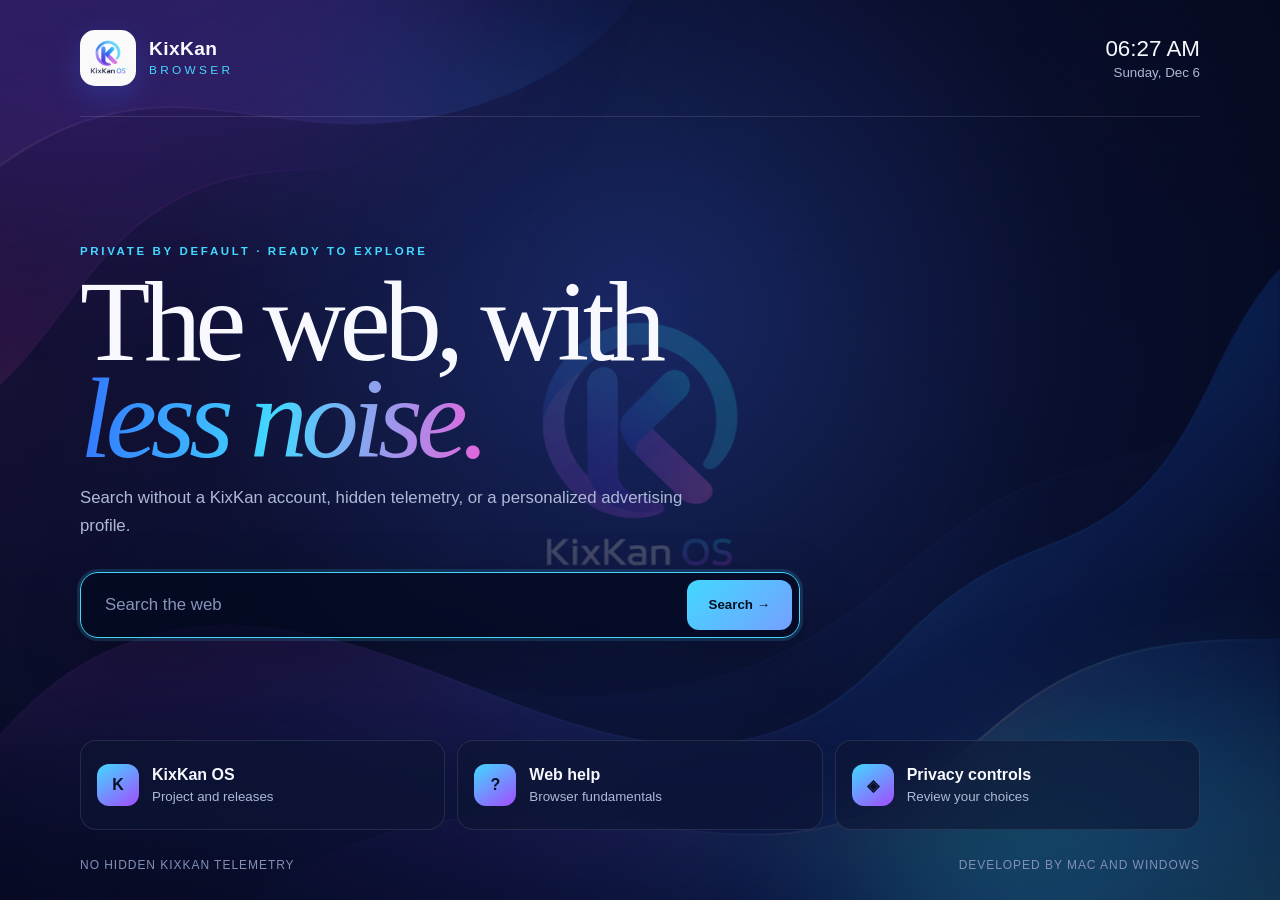
==== extension/start/index.html @ f34c0259 "Create independent KixKan Browser foundation" ====
<!doctype html>
<html lang="en">
<head>
  <meta charset="utf-8">
  <meta name="viewport" content="width=device-width, initial-scale=1">
  <meta name="color-scheme" content="dark">
  <meta name="referrer" content="no-referrer">
  <title>KixKan Start</title>
  <link rel="stylesheet" href="styles.css">
</head>
<body>
  <div class="aurora aurora-one" aria-hidden="true"></div>
  <div class="aurora aurora-two" aria-hidden="true"></div>
  <main>
    <header class="masthead">
      <div class="brand">
        <img src="assets/kixkan-logo.png" alt="" width="56" height="56">
        <div><strong>KixKan</strong><span>Browser</span></div>
      </div>
      <div class="local-time" aria-live="polite"><span id="time">--:--</span><small id="date">Local time</small></div>
    </header>

    <section class="hero" aria-labelledby="headline">
      <p class="eyebrow">PRIVATE BY DEFAULT · READY TO EXPLORE</p>
      <h1 id="headline">The web, with<br><em>less noise.</em></h1>
      <p class="lede">Search without a KixKan account, hidden telemetry, or a personalized advertising profile.</p>
      <form class="search" action="https://duckduckgo.com/" method="get">
        <label class="sr-only" for="search-query">Search the web with DuckDuckGo</label>
        <input id="search-query" name="q" type="search" autocomplete="off" spellcheck="false" placeholder="Search the web" autofocus>
        <button type="submit">Search <span aria-hidden="true">→</span></button>
      </form>
    </section>

    <section class="launchpad" aria-label="Bookmarks">
      <a href="https://github.com/Kix-Kan/KixKan-OS"><span class="tile-icon">K</span><span><strong>KixKan OS</strong><small>Project and releases</small></span></a>
      <a href="https://support.mozilla.org/"><span class="tile-icon">?</span><span><strong>Web help</strong><small>Browser fundamentals</small></span></a>
      <a href="about:preferences#privacy"><span class="tile-icon">◈</span><span><strong>Privacy controls</strong><small>Review your choices</small></span></a>
    </section>

    <footer><span>No hidden KixKan telemetry</span><span>Developed by Mac and Windows</span></footer>
  </main>
  <script src="start.js"></script>
</body>
</html>
---- extension/start/styles.css ----
:root {
  --ink: #f7f9ff;
  --muted: #aeb9d7;
  --cyan: #42d8ff;
  --blue: #3274ff;
  --violet: #a24cff;
  --night: #070b22;
  --panel: rgba(13, 21, 53, .62);
  font-family: "Avenir Next", "Century Gothic", "Trebuchet MS", sans-serif;
}
* { box-sizing: border-box; }
body { margin: 0; min-height: 100vh; overflow-x: hidden; color: var(--ink); background: radial-gradient(circle at 50% 35%, #16245b 0, var(--night) 52%, #030513 100%); }
body::after { content: ""; position: fixed; inset: 0; pointer-events: none; opacity: .22; background-image: url("assets/kixkan-wallpaper.png"); background-size: cover; background-position: center; mix-blend-mode: screen; }
.aurora { position: fixed; width: 50rem; height: 28rem; filter: blur(90px); border-radius: 50%; opacity: .2; pointer-events: none; }
.aurora-one { left: -20rem; top: -16rem; background: var(--violet); }
.aurora-two { right: -24rem; bottom: -18rem; background: var(--cyan); }
main { position: relative; z-index: 1; width: min(1120px, calc(100% - 48px)); min-height: 100vh; margin: auto; display: grid; grid-template-rows: auto 1fr auto auto; }
.masthead { display: flex; align-items: center; justify-content: space-between; padding: 30px 0; border-bottom: 1px solid rgba(255,255,255,.12); }
.brand { display: flex; gap: 13px; align-items: center; }
.brand img { border-radius: 15px; box-shadow: 0 10px 32px rgba(50,116,255,.25); }
.brand div { display: grid; line-height: 1; }
.brand strong { font-size: 1.2rem; letter-spacing: .02em; }
.brand span { color: var(--cyan); font-size: .74rem; letter-spacing: .28em; text-transform: uppercase; margin-top: 6px; }
.local-time { display: grid; text-align: right; }
.local-time span { font-size: 1.4rem; font-variant-numeric: tabular-nums; }
.local-time small { color: var(--muted); margin-top: 3px; }
.hero { align-self: center; padding: 72px 0 58px; max-width: 820px; }
.eyebrow { color: var(--cyan); font-size: .72rem; letter-spacing: .23em; font-weight: 800; }
h1 { margin: 16px 0 18px; font-family: Georgia, "Times New Roman", serif; font-size: clamp(4rem, 9vw, 7.4rem); font-weight: 400; line-height: .84; letter-spacing: -.055em; }
h1 em { color: transparent; font-style: italic; background: linear-gradient(95deg, var(--blue), var(--cyan) 48%, #e762dc); background-clip: text; }
.lede { max-width: 610px; color: var(--muted); line-height: 1.65; font-size: 1.05rem; }
.search { display: flex; max-width: 720px; margin-top: 32px; border: 1px solid rgba(114,185,255,.34); border-radius: 18px; padding: 7px; background: rgba(5,10,32,.78); box-shadow: 0 22px 60px rgba(0,0,0,.28); }
.search:focus-within { border-color: var(--cyan); box-shadow: 0 0 0 3px rgba(66,216,255,.15), 0 22px 60px rgba(0,0,0,.28); }
.search input { flex: 1; min-width: 0; border: 0; outline: 0; color: var(--ink); background: transparent; padding: 15px 17px; font: inherit; font-size: 1.05rem; }
.search input::placeholder { color: #8794b9; }
.search button { border: 0; border-radius: 12px; color: #061022; background: linear-gradient(135deg, var(--cyan), #75a0ff); padding: 0 22px; font-weight: 800; cursor: pointer; }
.search button:hover { filter: brightness(1.08); }
.launchpad { display: grid; grid-template-columns: repeat(3, 1fr); gap: 12px; }
.launchpad a { display: flex; align-items: center; gap: 13px; min-height: 90px; padding: 16px; border: 1px solid rgba(255,255,255,.1); border-radius: 16px; color: var(--ink); text-decoration: none; background: var(--panel); backdrop-filter: blur(18px); transition: transform .18s ease, border-color .18s ease; }
.launchpad a:hover { transform: translateY(-3px); border-color: rgba(66,216,255,.55); }
.launchpad span:last-child { display: grid; gap: 5px; }
.launchpad small { color: var(--muted); }
.tile-icon { width: 42px; height: 42px; display: grid; place-items: center; border-radius: 12px; color: #071027; background: linear-gradient(145deg, var(--cyan), var(--violet)); font-weight: 900; }
footer { display: flex; justify-content: space-between; padding: 28px 0; color: #8290b5; font-size: .75rem; letter-spacing: .08em; text-transform: uppercase; }
.sr-only { position: absolute; width: 1px; height: 1px; clip: rect(0,0,0,0); overflow: hidden; }
@media (max-width: 720px) { main { width: min(100% - 28px, 1120px); } .hero { padding-top: 48px; } .launchpad { grid-template-columns: 1fr; } footer { gap: 10px; flex-direction: column; } .local-time { display: none; } }
@media (prefers-reduced-motion: reduce) { * { transition: none !important; } }
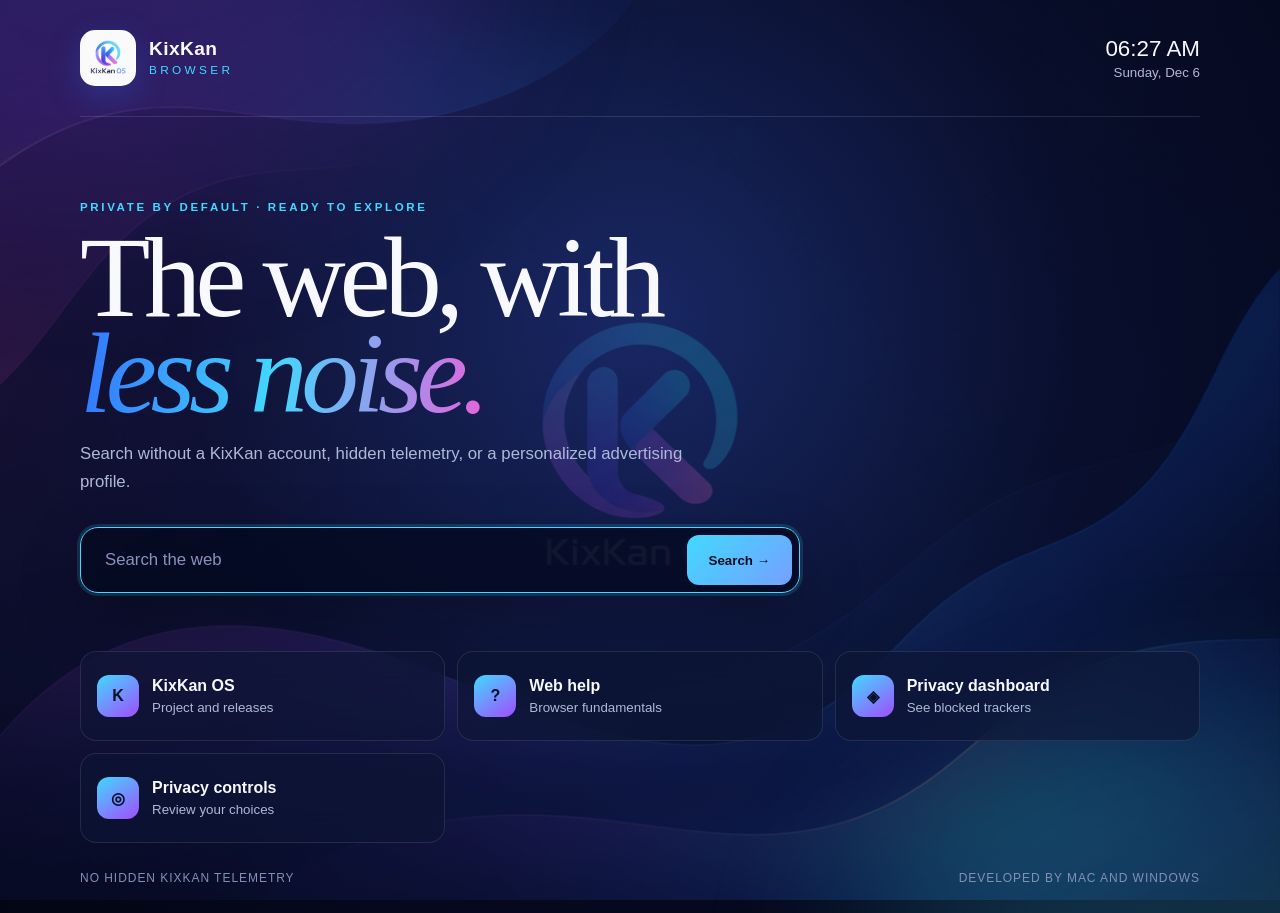
==== commit 6f90b0c3: "Expose first-release privacy and tab features" ====
--- a/extension/start/index.html
+++ b/extension/start/index.html
@@ -34,7 +34,8 @@
     <section class="launchpad" aria-label="Bookmarks">
       <a href="https://github.com/Kix-Kan/KixKan-OS"><span class="tile-icon">K</span><span><strong>KixKan OS</strong><small>Project and releases</small></span></a>
       <a href="https://support.mozilla.org/"><span class="tile-icon">?</span><span><strong>Web help</strong><small>Browser fundamentals</small></span></a>
-      <a href="about:preferences#privacy"><span class="tile-icon">◈</span><span><strong>Privacy controls</strong><small>Review your choices</small></span></a>
+      <a href="about:protections"><span class="tile-icon">◈</span><span><strong>Privacy dashboard</strong><small>See blocked trackers</small></span></a>
+      <a href="about:preferences#privacy"><span class="tile-icon">◎</span><span><strong>Privacy controls</strong><small>Review your choices</small></span></a>
     </section>
 
     <footer><span>No hidden KixKan telemetry</span><span>Developed by Mac and Windows</span></footer>
@@ -42,4 +43,3 @@
   <script src="start.js"></script>
 </body>
 </html>
-
